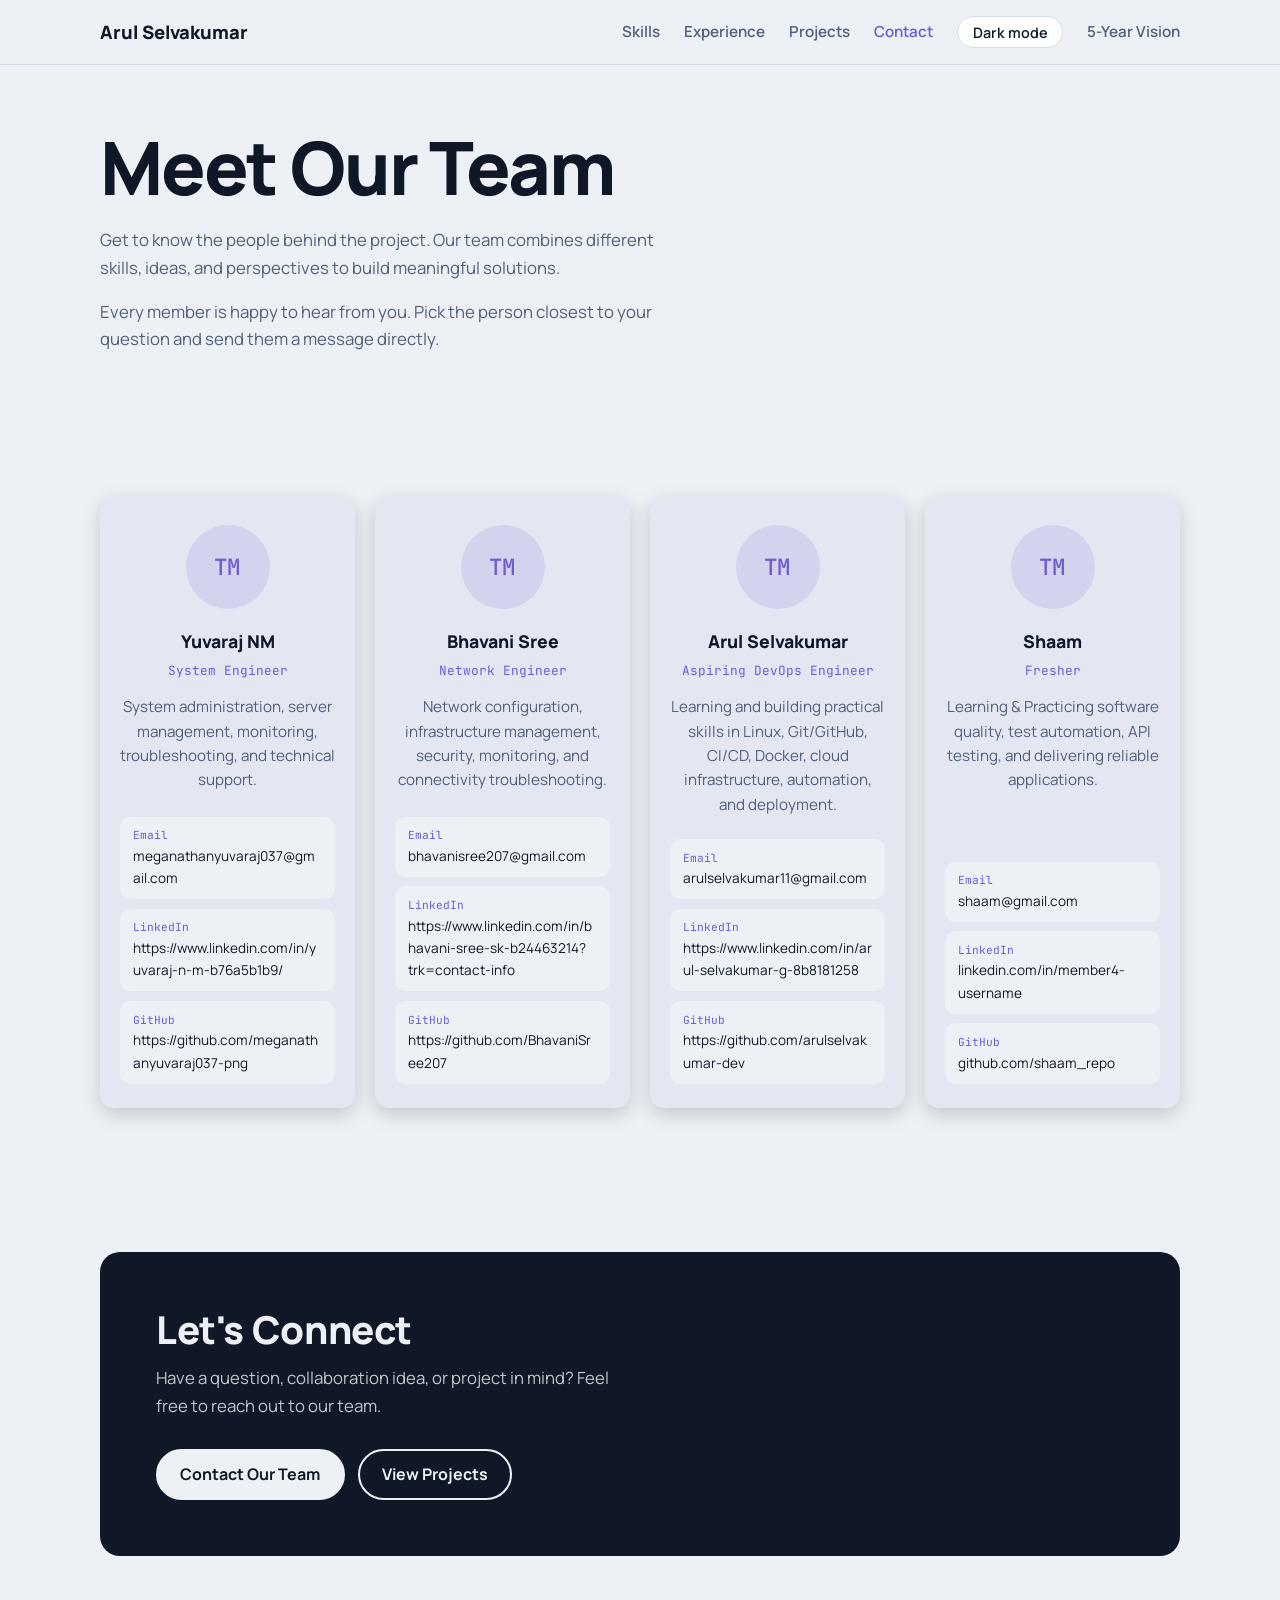
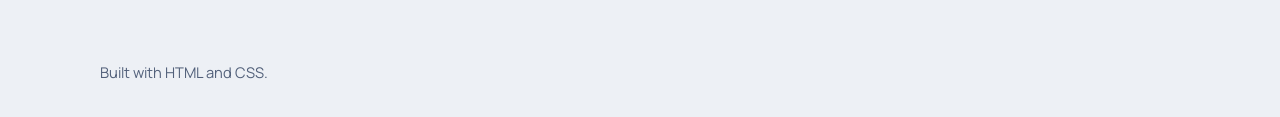
==== contact.html @ d798d0a0 "Adding a contact page" ====
<!DOCTYPE html>
<html lang="en">
<head>
  <meta charset="UTF-8" />
  <meta name="viewport" content="width=device-width, initial-scale=1" />
  <title>Meet Our Team | Arul Selvakumar</title>
  <meta name="description" content="Meet the people behind the project and get in touch with any team member." />

  <!-- Google Fonts: Manrope & JetBrains Mono (same as Home) -->
  <link rel="preconnect" href="https://fonts.googleapis.com" />
  <link rel="preconnect" href="https://fonts.gstatic.com" crossorigin />
  <link href="https://fonts.googleapis.com/css2?family=JetBrains+Mono:wght@400;500&family=Manrope:wght@400;500;600;800&display=swap" rel="stylesheet" />

  <!-- Shared site styles (header, .wrap, buttons, footer), then page-specific styles -->
  <link rel="stylesheet" href="style.css" />
  <link rel="stylesheet" href="contact.css" />
</head>

<body>
  <header>
    <div class="wrap bar">
      <a class="logo" href="index.html">Arul Selvakumar</a>
      <nav aria-label="Main navigation">
        <a class="hide-sm" href="skills.html">Skills</a>
        <a class="hide-sm" href="index.html#experience">Experience</a>
        <a class="hide-sm" href="index.html#projects">Projects</a>
        <a class="hide-sm" href="contact.html" aria-current="page">Contact</a>
        <!-- Theme toggle: works through the same shared theme.js used by index.html -->
        <button class="icon-btn" id="themeBtn" aria-label="Switch between light and dark theme">Dark mode</button>
        <a href="five-year-roadmap/five-year-roadmap.html">5-Year Vision</a>
      </nav>
    </div>
  </header>

  <main id="top">
    <!-- INTRO -->
    <section class="hero contact-hero">
      <div class="wrap">
        <h1>Meet Our Team</h1>
        <p class="lead">Get to know the people behind the project. Our team combines different skills, ideas, and perspectives to build meaningful solutions.</p>
        <p class="contact-hero__note">Every member is happy to hear from you. Pick the person closest to your question and send them a message directly.</p>
      </div>
    </section>

    <!-- TEAM CARDS
         To edit a member: change data-initials, name, role, bio and the Email / LinkedIn / GitHub rows. -->
    <section id="team" aria-labelledby="team-heading">
      <div class="wrap">
        <h2 class="sr-only" id="team-heading">Team members</h2>

        <div class="team-grid">
          <!-- ===== MEMBER 1: edit the 3 contact rows below (href = the link, text = what visitors see) ===== -->
          <article class="member">
            <div class="member__avatar" data-initials="TM" aria-hidden="true"></div>
            <h3 class="member__name">Yuvaraj NM</h3>
            <p class="member__role">System Engineer</p>
            <p class="member__bio">System administration, server management, monitoring, troubleshooting, and technical support.</p>
            <ul class="member__links" aria-label="Contact Team Member 1">
              <li>
                <a href="mailto:member1@example.com">
                  <span class="member__label">Email</span>
                  <span class="member__value">meganathanyuvaraj037@gmail.com</span>
                </a>
              </li>
              <li>
                <a href="https://www.linkedin.com/in/yuvaraj-n-m-b76a5b1b9/" target="_blank" rel="noopener" aria-label="Team Member 1 on LinkedIn (opens in a new tab)">
                  <span class="member__label">LinkedIn</span>
                  <span class="member__value">https://www.linkedin.com/in/yuvaraj-n-m-b76a5b1b9/</span>
                </a>
              </li>
              <li>
                 <a
  href=" https://github.com/meganathanyuvaraj037-png"
  target="_blank"
  rel="noopener noreferrer"
  class="member-contact"
>
  <span class="member__label">GitHub</span>
  <span class="member__value">
     https://github.com/meganathanyuvaraj037-png
  </span>
</a>
              </li>
            </ul>
          </article>

          <!-- ===== MEMBER 2: edit the 3 contact rows below (href = the link, text = what visitors see) ===== -->
          <article class="member">
            <div class="member__avatar" data-initials="TM" aria-hidden="true"></div>
            <h3 class="member__name">Bhavani Sree</h3>
            <p class="member__role">Network Engineer</p>
            <p class="member__bio">Network configuration, infrastructure management, security, monitoring, and connectivity troubleshooting.</p>
            <ul class="member__links" aria-label="Contact Team Member 2">
              <li>
                <a href="mailto:member2@example.com">
                  <span class="member__label">Email</span>
                  <span class="member__value">bhavanisree207@gmail.com</span>
                </a>
              </li>
              <li>
                <a href="https://www.linkedin.com/in/bhavani-sree-sk-b24463214?trk=contact-info" target="_blank" rel="noopener" aria-label="Team Member 1 on LinkedIn (opens in a new tab)">
                  <span class="member__label">LinkedIn</span>
                  <span class="member__value">https://www.linkedin.com/in/bhavani-sree-sk-b24463214?trk=contact-info</span>
                </a>
              </li>
              <li>
                <a
  href="https://github.com/BhavaniSree207"
  target="_blank"
  rel="noopener noreferrer"
  class="member-contact"
>
  <span class="member__label">GitHub</span>
  <span class="member__value">
    https://github.com/BhavaniSree207
  </span>
</a>
              </li>
            </ul>
          </article>

          <!-- ===== MEMBER 3: edit the 3 contact rows below (href = the link, text = what visitors see) ===== -->
          <article class="member">
            <div class="member__avatar" data-initials="TM" aria-hidden="true"></div>
            <h3 class="member__name">Arul Selvakumar</h3>
            <p class="member__role">Aspiring DevOps Engineer</p>
            <p class="member__bio">Learning and building practical skills in Linux, Git/GitHub, CI/CD, Docker, cloud infrastructure, automation, and deployment.</p>
            <ul class="member__links" aria-label="Contact Team Member 3">
              <li>
                <a
                   href="mailto:arulselvakumar11@gmail.com"
                   class="member-contact"
                  >
                  <span class="member__label">Email</span>
                  <span class="member__value">arulselvakumar11@gmail.com</span>
                </a>
              </li>
              <li>
                <a href="https://www.linkedin.com/in/arul-selvakumar-g-8b8181258" target="_blank" rel="noopener" aria-label="Team Member 1 on LinkedIn (opens in a new tab)">
                  <span class="member__label">LinkedIn</span>
                  <span class="member__value">https://www.linkedin.com/in/arul-selvakumar-g-8b8181258</span>
                </a>
              </li>
              <li>
                <a
  href="https://github.com/arulselvakumar-dev"
  target="_blank"
  rel="noopener noreferrer"
  class="member-contact"
>
  <span class="member__label">GitHub</span>
  <span class="member__value">
    https://github.com/arulselvakumar-dev
  </span>
</a>
              </li>
            </ul>
          </article>

          <!-- ===== MEMBER 4: edit the 3 contact rows below (href = the link, text = what visitors see) ===== -->
          <article class="member">
            <div class="member__avatar" data-initials="TM" aria-hidden="true"></div>
            <h3 class="member__name">Shaam</h3>
            <p class="member__role">Fresher</p>
            <p class="member__bio">Learning & Practicing software quality, test automation, API testing, and delivering reliable applications.</p>
            <ul class="member__links" aria-label="Contact Team Member 4">
              <li>
                <a href="mailto:member4@example.com">
                  <span class="member__label">Email</span>
                  <span class="member__value">shaam@gmail.com</span>
                </a>
              </li>
              <li>
                <a href="https://linkedin.com/in/member4-username" target="_blank" rel="noopener" aria-label="Team Member 4 on LinkedIn (opens in a new tab)">
                  <span class="member__label">LinkedIn</span>
                  <span class="member__value">linkedin.com/in/member4-username</span>
                </a>
              </li>
              <li>
                <a href="https://github.com/member4-username" target="_blank" rel="noopener" aria-label="Team Member 4 on GitHub (opens in a new tab)">
                  <span class="member__label">GitHub</span>
                  <span class="member__value">github.com/shaam_repo</span>
                </a>
              </li>
            </ul>
          </article>

        </div>
      </div>
    </section>

    <!-- LET'S CONNECT (reuses the Home page .contact-box) -->
    <section id="contact">
      <div class="wrap">
        <div class="contact-box">
          <h2>Let's Connect</h2>
          <p>Have a question, collaboration idea, or project in mind? Feel free to reach out to our team.</p>
          <div class="actions">
            <a class="btn primary" href="mailto:team@example.com">Contact Our Team</a>
            <a class="btn ghost" href="index.html#projects">View Projects</a>
          </div>
        </div>
      </div>
    </section>
  </main>

  <footer><div class="wrap">Built with HTML and CSS.</div></footer>

  <!-- Same shared theme script as index.html. Delete this line if you want the page to have no JavaScript at all (the theme button will then do nothing). -->
  <script src="theme.js"></script>
</body>
</html>
---- style.css ----
/* ---------- 1. Design tokens ---------- */
:root {
  --bg: #EDF0F5;
  --surface: #FFFFFF;
  --ink: #101828;
  --muted: #52607A;
  --line: #D3DAE6;
  --brand: #3B5BFF;
  --brand-light: #EEF2FF;
  --ok: #12A150;
  --warn: #E8A317;
  --bad: #D92D20;
  --log-bg: #0F172A;
  --log-ink: #D6E2F5;
  --radius: 14px;
  --sans: "Manrope", "Segoe UI", system-ui, sans-serif;
  --mono: "JetBrains Mono", ui-monospace, Consolas, monospace;
}
[data-theme="dark"] {
  --bg: #0B1120;
  --surface: #131C31;
  --ink: #E6ECF8;
  --muted: #96A3C0;
  --line: #25314F;
  --brand: #8AA0FF;
  --brand-light: #1E293B;
  --log-bg: #060B17;
}

/* ---------- 2. Base ---------- */
* { box-sizing: border-box; margin: 0; }
html { scroll-behavior: smooth; }
body { background: var(--bg); color: var(--ink); font-family: var(--sans); font-size: 1.05rem; line-height: 1.65; transition: background .3s, color .3s; }
a { color: inherit; }
:focus-visible { outline: 3px solid var(--brand); outline-offset: 3px; border-radius: 6px; }
.wrap { width: min(1080px, 100% - 2.5rem); margin-inline: auto; }
section { padding-block: 4.5rem; }
h2 { font-size: clamp(1.7rem, 4vw, 2.4rem); font-weight: 800; line-height: 1.15; margin-bottom: 2rem; letter-spacing: -0.01em; }
h3 { font-weight: 800; }

/* ---------- 3. Header ---------- */
header { position: sticky; top: 0; z-index: 10; background: color-mix(in srgb, var(--bg) 88%, transparent); backdrop-filter: blur(10px); border-bottom: 1px solid var(--line); }
.bar { display: flex; align-items: center; justify-content: space-between; height: 64px; }
.logo { font-weight: 800; text-decoration: none; font-size: 1.15rem; }
nav { display: flex; align-items: center; gap: 1.5rem; }
nav a { text-decoration: none; color: var(--muted); font-weight: 600; font-size: .95rem; }
nav a:hover, nav a.active { color: var(--ink); }
nav a.active { border-bottom: 2px solid var(--brand); padding-bottom: 2px; }
.icon-btn { border: 1px solid var(--line); background: var(--surface); color: var(--ink); border-radius: 999px; padding: .35rem .9rem; font: 600 .9rem var(--sans); cursor: pointer; }

/* ---------- 4. Hero ---------- */
.hero { padding-top: 4rem; }
.hero h1 { font-size: clamp(2.4rem, 6.5vw, 4.6rem); font-weight: 800; line-height: 1.04; letter-spacing: -0.03em; max-width: 16ch; }
.hero .lead { color: var(--muted); max-width: 56ch; margin-top: 1.3rem; }
.actions { display: flex; flex-wrap: wrap; gap: .8rem; margin-top: 1.8rem; }
.btn { display: inline-block; text-decoration: none; cursor: pointer; font: 700 1rem var(--sans); padding: .8rem 1.4rem; border-radius: 999px; border: 2px solid var(--ink); transition: transform .15s; }
.btn:hover { transform: translateY(-2px); }
.btn.primary { background: var(--brand); border-color: var(--brand); color: #fff; }
[data-theme="dark"] .btn.primary { color: #0B1120; }
.btn.ghost { background: transparent; color: var(--ink); }

/* ---------- 5. Pipeline runner ---------- */
.pipeline { margin-top: 3rem; background: var(--surface); border: 1px solid var(--line); border-radius: var(--radius); overflow: hidden; }
.pipe-head { display: flex; flex-wrap: wrap; gap: 1rem; align-items: center; justify-content: space-between; padding: 1rem 1.3rem; border-bottom: 1px solid var(--line); }
.pipe-head h3 { font-size: 1.05rem; }
.pipe-head p { color: var(--muted); font-size: .9rem; }
.pipe-controls { display: flex; align-items: center; gap: 1rem; flex-wrap: wrap; }
.pipe-controls label { display: flex; gap: .4rem; align-items: center; font-size: .92rem; color: var(--muted); cursor: pointer; }
.pipe-controls input { accent-color: var(--bad); width: 1rem; height: 1rem; }
.run { background: var(--ink); color: var(--bg); border: 0; border-radius: 999px; padding: .55rem 1.2rem; font: 700 .95rem var(--sans); cursor: pointer; }
.run:disabled { opacity: .5; cursor: wait; }

.stages { list-style: none; padding: 1.4rem 1.3rem; display: grid; grid-template-columns: repeat(5, 1fr); gap: .8rem; }
.stage { position: relative; padding: .9rem .9rem 1rem; border: 1.5px solid var(--line); border-radius: 10px; background: var(--bg); transition: border-color .25s, background .25s; }
.stage b { display: block; font-size: .98rem; }
.stage span { font-size: .85rem; color: var(--muted); }
.stage .dot { display: inline-block; width: 10px; height: 10px; border-radius: 50%; background: var(--line); margin-right: .45rem; }
.stage[data-state="running"] { border-color: var(--warn); }
.stage[data-state="running"] .dot { background: var(--warn); animation: pulse 1s infinite; }
.stage[data-state="success"] { border-color: var(--ok); }
.stage[data-state="success"] .dot { background: var(--ok); }
.stage[data-state="failed"] { border-color: var(--bad); background: color-mix(in srgb, var(--bad) 8%, var(--bg)); }
.stage[data-state="failed"] .dot { background: var(--bad); }
.stage[data-state="skipped"] { opacity: .5; }
@keyframes pulse { 50% { opacity: .3; } }

.log { background: var(--log-bg); color: var(--log-ink); font: 400 .85rem/1.7 var(--mono); padding: 1.1rem 1.3rem; height: 230px; overflow-y: auto; }
.log .t { color: #6B7A99; margin-right: .7rem; }
.log .ok { color: #4ADE80; } .log .err { color: #F87171; } .log .warn { color: #FBBF24; }
.log-empty { color: #6B7A99; }

/* ---------- 6. Skills (Home overview) ---------- */
.skills { display: grid; grid-template-columns: repeat(auto-fit, minmax(220px, 1fr)); gap: 1.2rem; }
.skill-group { background: var(--surface); border: 1px solid var(--line); border-radius: var(--radius); padding: 1.3rem; }
.skill-group h3 { font-size: 1.05rem; margin-bottom: .8rem; }
.skill-group ul { list-style: none; padding: 0; display: flex; flex-wrap: wrap; gap: .4rem; }
.skill-group li { font-size: .88rem; padding: .18rem .7rem; border: 1px solid var(--line); border-radius: 999px; background: var(--bg); }

/* ---------- 7. Detailed Skills Page Specific Styles ---------- */
.page-header { padding-top: 3.5rem; padding-bottom: 2rem; border-bottom: 1px solid var(--line); margin-bottom: 2.5rem; }
.page-header h1 { font-size: clamp(2.2rem, 5vw, 3.5rem); font-weight: 800; letter-spacing: -0.02em; }
.page-header p { color: var(--muted); max-width: 65ch; margin-top: 0.8rem; font-size: 1.1rem; }

.skills-stats { display: grid; grid-template-columns: repeat(auto-fit, minmax(180px, 1fr)); gap: 1.2rem; margin-block: 2rem; }
.stat-card { background: var(--surface); border: 1px solid var(--line); border-radius: var(--radius); padding: 1.2rem 1.4rem; text-align: left; }
.stat-card .num { font-size: 2.2rem; font-weight: 800; color: var(--brand); line-height: 1.1; }
.stat-card .label { font-size: .9rem; color: var(--muted); font-weight: 600; margin-top: .3rem; }

.controls-bar { display: flex; flex-wrap: wrap; gap: 1rem; align-items: center; justify-content: space-between; margin-bottom: 2.5rem; background: var(--surface); border: 1px solid var(--line); padding: 1rem 1.2rem; border-radius: var(--radius); }
.filter-tags { display: flex; flex-wrap: wrap; gap: .5rem; }
.filter-btn { border: 1px solid var(--line); background: var(--bg); color: var(--ink); border-radius: 999px; padding: .4rem 1rem; font: 600 .88rem var(--sans); cursor: pointer; transition: all .2s; }
.filter-btn:hover, .filter-btn.active { background: var(--ink); color: var(--bg); border-color: var(--ink); }

.search-box { display: flex; align-items: center; gap: .5rem; background: var(--bg); border: 1px solid var(--line); border-radius: 999px; padding: .4rem .9rem; width: min(300px, 100%); }
.search-box input { border: 0; background: transparent; color: var(--ink); font: inherit; font-size: .9rem; width: 100%; outline: none; }

.skills-grid-detailed { display: grid; grid-template-columns: repeat(auto-fit, minmax(320px, 1fr)); gap: 1.5rem; }
.detail-card { background: var(--surface); border: 1px solid var(--line); border-radius: var(--radius); padding: 1.6rem; display: flex; flex-direction: column; justify-content: space-between; transition: transform .2s, border-color .2s; }
.detail-card:hover { transform: translateY(-3px); border-color: var(--brand); }
.card-top { margin-bottom: 1.2rem; }
.card-meta { display: flex; align-items: center; justify-content: space-between; margin-bottom: .8rem; }
.cat-badge { font-size: .78rem; font-weight: 700; text-transform: uppercase; letter-spacing: .05em; padding: .2rem .65rem; border-radius: 6px; background: color-mix(in srgb, var(--brand) 12%, var(--surface)); color: var(--brand); }
.level-badge { font-size: .8rem; font-weight: 600; color: var(--muted); }
.detail-card h3 { font-size: 1.35rem; margin-bottom: .4rem; }
.detail-card p { color: var(--muted); font-size: .95rem; margin-bottom: 1.2rem; }

.prof-wrapper { margin-block: 1rem; }
.prof-header { display: flex; justify-content: space-between; font-size: .85rem; font-weight: 600; color: var(--muted); margin-bottom: .4rem; }
.prof-bar { height: 7px; background: var(--line); border-radius: 999px; overflow: hidden; }
.prof-fill { height: 100%; background: var(--brand); border-radius: 999px; transition: width 0.6s ease; }

.sub-tags { display: flex; flex-wrap: wrap; gap: .4rem; margin-top: 1rem; }
.sub-tag { font-size: .82rem; font-weight: 500; padding: .2rem .65rem; border-radius: 999px; background: var(--bg); border: 1px solid var(--line); }

.code-box { margin-top: 1.2rem; background: var(--log-bg); color: var(--log-ink); border-radius: 8px; padding: .8rem 1rem; font: 400 .8rem/1.5 var(--mono); overflow-x: auto; }
.code-box .comment { color: #6B7A99; }
.code-box .kw { color: #8AA0FF; font-weight: 600; }
.code-box .str { color: #4ADE80; }

/* ---------- 8. Experience timeline ---------- */
.timeline { border-left: 2px solid var(--line); margin-left: .5rem; padding-left: 1.8rem; display: grid; gap: 2.2rem; }
.job { position: relative; }
.job::before { content: ""; position: absolute; left: calc(-1.8rem - 7px); top: .5rem; width: 12px; height: 12px; border-radius: 50%; background: var(--brand); border: 3px solid var(--bg); box-sizing: content-box; }
.job h3 { font-size: 1.2rem; }
.job .when { color: var(--muted); font-size: .92rem; }
.job ul { margin: .6rem 0 0 1.1rem; color: var(--muted); }
.job li { margin-bottom: .25rem; max-width: 62ch; }

/* ---------- 9. Case studies ---------- */
.case { display: grid; grid-template-columns: 1fr 1fr; gap: 1.5rem 3rem; padding: 1.8rem 0; border-top: 1px solid var(--line); }
.case:last-child { border-bottom: 1px solid var(--line); }
.case h3 { font-size: 1.4rem; margin-bottom: .4rem; }
.case p { color: var(--muted); }
.case dl { display: grid; gap: .8rem; }
.case dt { font-weight: 800; font-size: .95rem; }
.case dd { margin: 0; color: var(--muted); }
.tags { display: flex; flex-wrap: wrap; gap: .4rem; margin-top: .9rem; }
.tag { font-size: .82rem; padding: .12rem .65rem; border-radius: 999px; background: var(--surface); border: 1px solid var(--line); }

/* ---------- Detailed Projects Page ---------- */

.project-detail {
  display: grid;
  grid-template-columns: 70px 1fr;
  gap: 1.5rem;
  padding: 2.5rem 0;
  border-top: 1px solid var(--line);
}

.project-detail:last-of-type {
  border-bottom: 1px solid var(--line);
}

.project-number {
  font: 500 1rem var(--mono);
  color: var(--brand);
  padding-top: .4rem;
}

.project-content h2 {
  font-size: clamp(1.7rem, 4vw, 2.4rem);
  margin-bottom: .7rem;
}

.project-summary {
  color: var(--muted);
  max-width: 65ch;
}

.project-sections {
  display: grid;
  grid-template-columns: repeat(3, 1fr);
  gap: 2rem;
  margin-top: 2rem;
}

.project-sections h3 {
  font-size: .95rem;
  margin-bottom: .35rem;
}

.project-sections p {
  color: var(--muted);
  font-size: .95rem;
}

.project-back {
  margin-top: 2rem;
}

/* ---------- 10. Certifications and contact ---------- */
.certs { display: grid; grid-template-columns: repeat(auto-fit, minmax(240px, 1fr)); gap: 1rem; }
.cert { background: var(--surface); border: 1px solid var(--line); border-radius: var(--radius); padding: 1.1rem 1.3rem; }
.cert small { color: var(--muted); }
.contact-box { background: var(--ink); color: var(--bg); border-radius: 20px; padding: clamp(1.8rem, 5vw, 3.5rem); }
.contact-box h2 { margin-bottom: .8rem; }
.contact-box p { opacity: .8; max-width: 48ch; }
.contact-box .actions .btn { border-color: var(--bg); }
.contact-box .btn.primary { background: var(--bg); color: var(--ink); }
.contact-box .btn.ghost { color: var(--bg); }
footer { padding: 2rem 0; color: var(--muted); font-size: .92rem; }

.toast { position: fixed; bottom: 1.5rem; left: 50%; transform: translate(-50%, 150%); background: var(--ink); color: var(--bg); padding: .8rem 1.3rem; border-radius: 999px; transition: transform .3s; z-index: 20; }
.toast.show { transform: translate(-50%, 0); }

/* ---------- 11. Responsive ---------- */
@media (max-width: 860px) { .stages { grid-template-columns: 1fr 1fr; } .case { grid-template-columns: 1fr; gap: 1rem; } .controls-bar { flex-direction: column; align-items: stretch; } }
@media (max-width: 640px) { nav a.hide-sm { display: none; } section { padding-block: 3.2rem; } .stages { grid-template-columns: 1fr; } .skills-grid-detailed { grid-template-columns: 1fr; } }
@media (prefers-reduced-motion: reduce) { * { animation: none !important; transition: none !important; } html { scroll-behavior: auto; } }
---- contact.css ----
/* contact.css
   Loaded AFTER style.css. Header, .wrap, .hero, .btn, .contact-box and footer come from style.css.
   This file only adds what is specific to the Contact page, using the same CSS variables as Home
   (--bg, --panel, --text, --muted, --border, --accent). Fallbacks are only used if a variable is missing. */

/* Visually hidden text for screen readers (keeps a proper h1 > h2 > h3 outline) */
.sr-only {
  position: absolute;
  width: 1px;
  height: 1px;
  margin: -1px;
  padding: 0;
  overflow: hidden;
  clip: rect(0, 0, 0, 0);
  white-space: nowrap;
  border: 0;
}

/* Current page in the header */
nav a[aria-current="page"] {
  color: var(--accent, #6d5bd0);
  font-weight: 600;
}

/* Intro */
.contact-hero__note {
  max-width: 62ch;
  margin-top: 1rem;
  color: var(--muted);
}

/* Team grid: 4 columns desktop, 2 tablet, 1 mobile */
.team-grid {
  display: grid;
  grid-template-columns: repeat(4, minmax(0, 1fr));
  gap: 1.25rem;
}

.member {
  display: flex;
  flex-direction: column;
  align-items: center;
  justify-content: flex-start;
  min-width: 0;
  padding: 1.75rem 1.25rem 1.5rem;
  text-align: center;
  /* Visible card: a slightly lifted surface with its own border and soft shadow */
  background: color-mix(in srgb, var(--accent, #6d5bd0) 7%, var(--bg));
  border: 1px solid color-mix(in srgb, var(--accent, #6d5bd0) 28%, var(--border));
  border-radius: 14px;
  box-shadow: 0 6px 20px rgba(0, 0, 0, 0.18);
  transition: border-color 0.2s ease, transform 0.2s ease;
}

.member:hover,
.member:focus-within {
  border-color: var(--accent, #6d5bd0);
  transform: translateY(-2px);
}

/* Circular avatar. Change the initials in the HTML with data-initials="AB" */
.member__avatar {
  display: grid;
  place-items: center;
  flex: none;
  width: 84px;
  height: 84px;
  margin-bottom: 1.1rem;
  border-radius: 50%;
  border: 1px solid var(--border);
  background: color-mix(in srgb, var(--accent, #6d5bd0) 14%, transparent);
  color: var(--accent, #6d5bd0);
}

.member__avatar::before {
  content: attr(data-initials);
  font-family: "JetBrains Mono", monospace;
  font-size: 1.4rem;
  font-weight: 500;
  letter-spacing: 0.04em;
}

.member__name {
  margin: 0;
  font-size: 1.1rem;
  color: var(--text);
}

.member__role {
  margin: 0.25rem 0 0.9rem;
  font-family: "JetBrains Mono", monospace;
  font-size: 0.8rem;
  color: var(--accent, #6d5bd0);
}

.member__bio {
  margin: 0 0 1.4rem;
  font-size: 0.95rem;
  line-height: 1.6;
  color: var(--muted);
}

/* Email / LinkedIn / GitHub rows: pinned to the bottom so every card lines up */
.member__links {
  display: flex;
  flex-direction: column;
  gap: 0.6rem;
  width: 100%;
  margin: auto 0 0;
  padding: 0;
  list-style: none;
}

.member__links a {
  display: block;
  padding: 0.6rem 0.8rem;
  text-align: left;
  text-decoration: none;
  border: 1px solid var(--border);
  border-radius: 10px;
  background: var(--bg);
  color: var(--text);
  transition: border-color 0.2s ease;
}

.member__links a:hover {
  border-color: var(--accent, #6d5bd0);
}

.member__label {
  display: block;
  font-family: "JetBrains Mono", monospace;
  font-size: 0.7rem;
  color: var(--accent, #6d5bd0);
}

.member__value {
  display: block;
  font-size: 0.85rem;
  overflow-wrap: anywhere;
}

/* Keyboard focus */
.member__links a:focus-visible,
nav a:focus-visible {
  outline: 2px solid var(--accent, #6d5bd0);
  outline-offset: 3px;
}

/* Tablet: 2 per row */
@media (max-width: 1024px) {
  .team-grid {
    grid-template-columns: repeat(2, minmax(0, 1fr));
  }
}

/* Mobile: 1 per row */
@media (max-width: 600px) {
  .team-grid {
    grid-template-columns: minmax(0, 1fr);
  }

  .member {
    padding: 1.5rem 1.1rem 1.25rem;
  }
}

@media (prefers-reduced-motion: reduce) {
  .member {
    transition: none;
  }

  .member:hover,
  .member:focus-within {
    transform: none;
  }
}
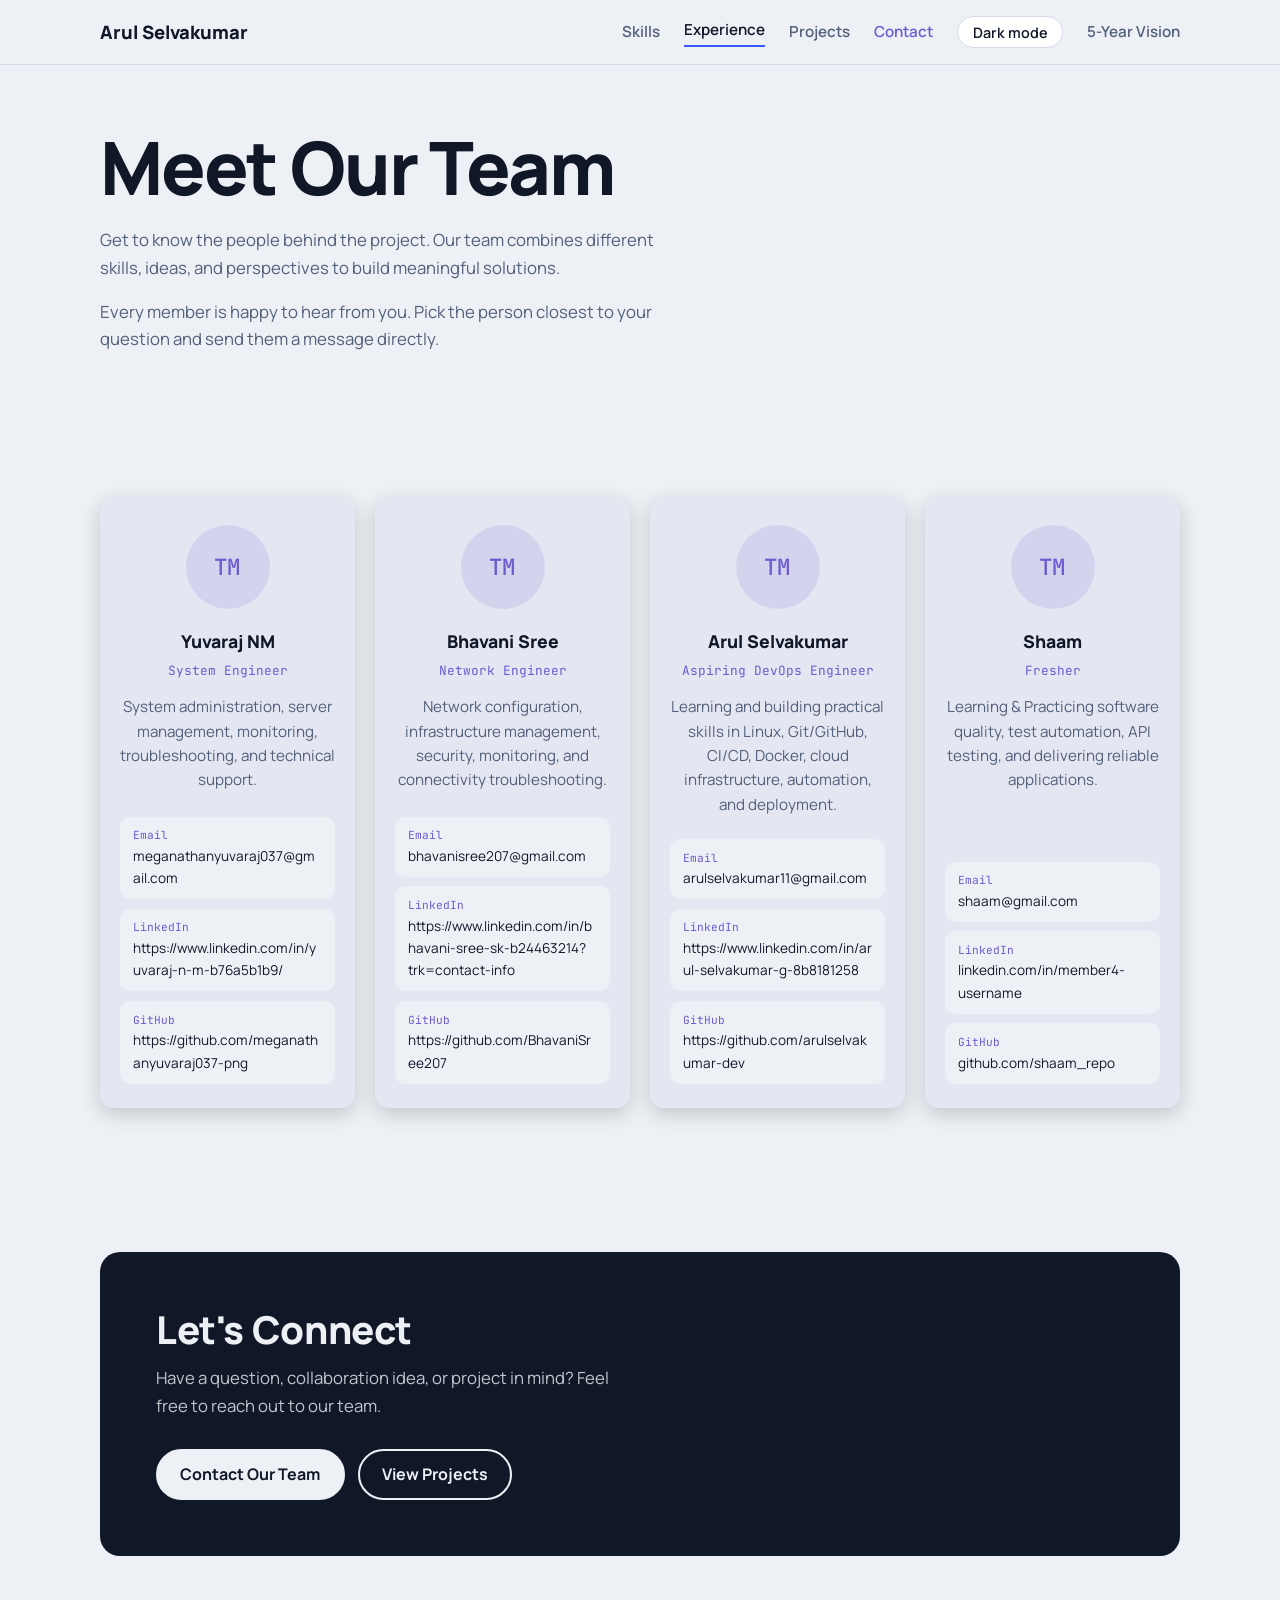
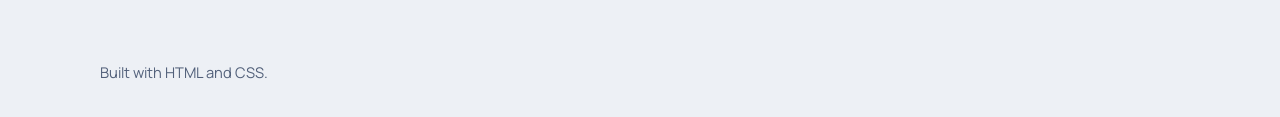
==== commit 35e7a119: "adding experience.html page to exisiting project" ====
--- a/contact.html
+++ b/contact.html
@@ -1,212 +1,300 @@
 <!DOCTYPE html>
 <html lang="en">
-<head>
-  <meta charset="UTF-8" />
-  <meta name="viewport" content="width=device-width, initial-scale=1" />
-  <title>Meet Our Team | Arul Selvakumar</title>
-  <meta name="description" content="Meet the people behind the project and get in touch with any team member." />
-
-  <!-- Google Fonts: Manrope & JetBrains Mono (same as Home) -->
-  <link rel="preconnect" href="https://fonts.googleapis.com" />
-  <link rel="preconnect" href="https://fonts.gstatic.com" crossorigin />
-  <link href="https://fonts.googleapis.com/css2?family=JetBrains+Mono:wght@400;500&family=Manrope:wght@400;500;600;800&display=swap" rel="stylesheet" />
-
-  <!-- Shared site styles (header, .wrap, buttons, footer), then page-specific styles -->
-  <link rel="stylesheet" href="style.css" />
-  <link rel="stylesheet" href="contact.css" />
-</head>
-
-<body>
-  <header>
-    <div class="wrap bar">
-      <a class="logo" href="index.html">Arul Selvakumar</a>
-      <nav aria-label="Main navigation">
-        <a class="hide-sm" href="skills.html">Skills</a>
-        <a class="hide-sm" href="index.html#experience">Experience</a>
-        <a class="hide-sm" href="index.html#projects">Projects</a>
-        <a class="hide-sm" href="contact.html" aria-current="page">Contact</a>
-        <!-- Theme toggle: works through the same shared theme.js used by index.html -->
-        <button class="icon-btn" id="themeBtn" aria-label="Switch between light and dark theme">Dark mode</button>
-        <a href="five-year-roadmap/five-year-roadmap.html">5-Year Vision</a>
-      </nav>
-    </div>
-  </header>
-
-  <main id="top">
-    <!-- INTRO -->
-    <section class="hero contact-hero">
-      <div class="wrap">
-        <h1>Meet Our Team</h1>
-        <p class="lead">Get to know the people behind the project. Our team combines different skills, ideas, and perspectives to build meaningful solutions.</p>
-        <p class="contact-hero__note">Every member is happy to hear from you. Pick the person closest to your question and send them a message directly.</p>
+  <head>
+    <meta charset="UTF-8" />
+    <meta name="viewport" content="width=device-width, initial-scale=1" />
+    <title>Meet Our Team | Arul Selvakumar</title>
+    <meta
+      name="description"
+      content="Meet the people behind the project and get in touch with any team member."
+    />
+
+    <!-- Google Fonts: Manrope & JetBrains Mono (same as Home) -->
+    <link rel="preconnect" href="https://fonts.googleapis.com" />
+    <link rel="preconnect" href="https://fonts.gstatic.com" crossorigin />
+    <link
+      href="https://fonts.googleapis.com/css2?family=JetBrains+Mono:wght@400;500&family=Manrope:wght@400;500;600;800&display=swap"
+      rel="stylesheet"
+    />
+
+    <!-- Shared site styles (header, .wrap, buttons, footer), then page-specific styles -->
+    <link rel="stylesheet" href="style.css" />
+    <link rel="stylesheet" href="contact.css" />
+  </head>
+
+  <body>
+    <header>
+      <div class="wrap bar">
+        <a class="logo" href="index.html">Arul Selvakumar</a>
+        <nav aria-label="Main navigation">
+          <a class="hide-sm" href="skills.html">Skills</a>
+          <a class="hide-sm active" href="experience.html">Experience</a>
+          <a class="hide-sm" href="index.html#projects">Projects</a>
+          <a class="hide-sm" href="contact.html" aria-current="page">Contact</a>
+          <!-- Theme toggle: works through the same shared theme.js used by index.html -->
+          <button
+            class="icon-btn"
+            id="themeBtn"
+            aria-label="Switch between light and dark theme"
+          >
+            Dark mode
+          </button>
+          <a href="five-year-roadmap/five-year-roadmap.html">5-Year Vision</a>
+        </nav>
       </div>
-    </section>
-
-    <!-- TEAM CARDS
+    </header>
+
+    <main id="top">
+      <!-- INTRO -->
+      <section class="hero contact-hero">
+        <div class="wrap">
+          <h1>Meet Our Team</h1>
+          <p class="lead">
+            Get to know the people behind the project. Our team combines
+            different skills, ideas, and perspectives to build meaningful
+            solutions.
+          </p>
+          <p class="contact-hero__note">
+            Every member is happy to hear from you. Pick the person closest to
+            your question and send them a message directly.
+          </p>
+        </div>
+      </section>
+
+      <!-- TEAM CARDS
          To edit a member: change data-initials, name, role, bio and the Email / LinkedIn / GitHub rows. -->
-    <section id="team" aria-labelledby="team-heading">
-      <div class="wrap">
-        <h2 class="sr-only" id="team-heading">Team members</h2>
-
-        <div class="team-grid">
-          <!-- ===== MEMBER 1: edit the 3 contact rows below (href = the link, text = what visitors see) ===== -->
-          <article class="member">
-            <div class="member__avatar" data-initials="TM" aria-hidden="true"></div>
-            <h3 class="member__name">Yuvaraj NM</h3>
-            <p class="member__role">System Engineer</p>
-            <p class="member__bio">System administration, server management, monitoring, troubleshooting, and technical support.</p>
-            <ul class="member__links" aria-label="Contact Team Member 1">
-              <li>
-                <a href="mailto:member1@example.com">
-                  <span class="member__label">Email</span>
-                  <span class="member__value">meganathanyuvaraj037@gmail.com</span>
-                </a>
-              </li>
-              <li>
-                <a href="https://www.linkedin.com/in/yuvaraj-n-m-b76a5b1b9/" target="_blank" rel="noopener" aria-label="Team Member 1 on LinkedIn (opens in a new tab)">
-                  <span class="member__label">LinkedIn</span>
-                  <span class="member__value">https://www.linkedin.com/in/yuvaraj-n-m-b76a5b1b9/</span>
-                </a>
-              </li>
-              <li>
-                 <a
-  href=" https://github.com/meganathanyuvaraj037-png"
-  target="_blank"
-  rel="noopener noreferrer"
-  class="member-contact"
->
-  <span class="member__label">GitHub</span>
-  <span class="member__value">
-     https://github.com/meganathanyuvaraj037-png
-  </span>
-</a>
-              </li>
-            </ul>
-          </article>
-
-          <!-- ===== MEMBER 2: edit the 3 contact rows below (href = the link, text = what visitors see) ===== -->
-          <article class="member">
-            <div class="member__avatar" data-initials="TM" aria-hidden="true"></div>
-            <h3 class="member__name">Bhavani Sree</h3>
-            <p class="member__role">Network Engineer</p>
-            <p class="member__bio">Network configuration, infrastructure management, security, monitoring, and connectivity troubleshooting.</p>
-            <ul class="member__links" aria-label="Contact Team Member 2">
-              <li>
-                <a href="mailto:member2@example.com">
-                  <span class="member__label">Email</span>
-                  <span class="member__value">bhavanisree207@gmail.com</span>
-                </a>
-              </li>
-              <li>
-                <a href="https://www.linkedin.com/in/bhavani-sree-sk-b24463214?trk=contact-info" target="_blank" rel="noopener" aria-label="Team Member 1 on LinkedIn (opens in a new tab)">
-                  <span class="member__label">LinkedIn</span>
-                  <span class="member__value">https://www.linkedin.com/in/bhavani-sree-sk-b24463214?trk=contact-info</span>
-                </a>
-              </li>
-              <li>
-                <a
-  href="https://github.com/BhavaniSree207"
-  target="_blank"
-  rel="noopener noreferrer"
-  class="member-contact"
->
-  <span class="member__label">GitHub</span>
-  <span class="member__value">
-    https://github.com/BhavaniSree207
-  </span>
-</a>
-              </li>
-            </ul>
-          </article>
-
-          <!-- ===== MEMBER 3: edit the 3 contact rows below (href = the link, text = what visitors see) ===== -->
-          <article class="member">
-            <div class="member__avatar" data-initials="TM" aria-hidden="true"></div>
-            <h3 class="member__name">Arul Selvakumar</h3>
-            <p class="member__role">Aspiring DevOps Engineer</p>
-            <p class="member__bio">Learning and building practical skills in Linux, Git/GitHub, CI/CD, Docker, cloud infrastructure, automation, and deployment.</p>
-            <ul class="member__links" aria-label="Contact Team Member 3">
-              <li>
-                <a
-                   href="mailto:arulselvakumar11@gmail.com"
-                   class="member-contact"
-                  >
-                  <span class="member__label">Email</span>
-                  <span class="member__value">arulselvakumar11@gmail.com</span>
-                </a>
-              </li>
-              <li>
-                <a href="https://www.linkedin.com/in/arul-selvakumar-g-8b8181258" target="_blank" rel="noopener" aria-label="Team Member 1 on LinkedIn (opens in a new tab)">
-                  <span class="member__label">LinkedIn</span>
-                  <span class="member__value">https://www.linkedin.com/in/arul-selvakumar-g-8b8181258</span>
-                </a>
-              </li>
-              <li>
-                <a
-  href="https://github.com/arulselvakumar-dev"
-  target="_blank"
-  rel="noopener noreferrer"
-  class="member-contact"
->
-  <span class="member__label">GitHub</span>
-  <span class="member__value">
-    https://github.com/arulselvakumar-dev
-  </span>
-</a>
-              </li>
-            </ul>
-          </article>
-
-          <!-- ===== MEMBER 4: edit the 3 contact rows below (href = the link, text = what visitors see) ===== -->
-          <article class="member">
-            <div class="member__avatar" data-initials="TM" aria-hidden="true"></div>
-            <h3 class="member__name">Shaam</h3>
-            <p class="member__role">Fresher</p>
-            <p class="member__bio">Learning & Practicing software quality, test automation, API testing, and delivering reliable applications.</p>
-            <ul class="member__links" aria-label="Contact Team Member 4">
-              <li>
-                <a href="mailto:member4@example.com">
-                  <span class="member__label">Email</span>
-                  <span class="member__value">shaam@gmail.com</span>
-                </a>
-              </li>
-              <li>
-                <a href="https://linkedin.com/in/member4-username" target="_blank" rel="noopener" aria-label="Team Member 4 on LinkedIn (opens in a new tab)">
-                  <span class="member__label">LinkedIn</span>
-                  <span class="member__value">linkedin.com/in/member4-username</span>
-                </a>
-              </li>
-              <li>
-                <a href="https://github.com/member4-username" target="_blank" rel="noopener" aria-label="Team Member 4 on GitHub (opens in a new tab)">
-                  <span class="member__label">GitHub</span>
-                  <span class="member__value">github.com/shaam_repo</span>
-                </a>
-              </li>
-            </ul>
-          </article>
-
-        </div>
-      </div>
-    </section>
-
-    <!-- LET'S CONNECT (reuses the Home page .contact-box) -->
-    <section id="contact">
-      <div class="wrap">
-        <div class="contact-box">
-          <h2>Let's Connect</h2>
-          <p>Have a question, collaboration idea, or project in mind? Feel free to reach out to our team.</p>
-          <div class="actions">
-            <a class="btn primary" href="mailto:team@example.com">Contact Our Team</a>
-            <a class="btn ghost" href="index.html#projects">View Projects</a>
+      <section id="team" aria-labelledby="team-heading">
+        <div class="wrap">
+          <h2 class="sr-only" id="team-heading">Team members</h2>
+
+          <div class="team-grid">
+            <!-- ===== MEMBER 1: edit the 3 contact rows below (href = the link, text = what visitors see) ===== -->
+            <article class="member">
+              <div
+                class="member__avatar"
+                data-initials="TM"
+                aria-hidden="true"
+              ></div>
+              <h3 class="member__name">Yuvaraj NM</h3>
+              <p class="member__role">System Engineer</p>
+              <p class="member__bio">
+                System administration, server management, monitoring,
+                troubleshooting, and technical support.
+              </p>
+              <ul class="member__links" aria-label="Contact Team Member 1">
+                <li>
+                  <a href="mailto:member1@example.com">
+                    <span class="member__label">Email</span>
+                    <span class="member__value"
+                      >meganathanyuvaraj037@gmail.com</span
+                    >
+                  </a>
+                </li>
+                <li>
+                  <a
+                    href="https://www.linkedin.com/in/yuvaraj-n-m-b76a5b1b9/"
+                    target="_blank"
+                    rel="noopener"
+                    aria-label="Team Member 1 on LinkedIn (opens in a new tab)"
+                  >
+                    <span class="member__label">LinkedIn</span>
+                    <span class="member__value"
+                      >https://www.linkedin.com/in/yuvaraj-n-m-b76a5b1b9/</span
+                    >
+                  </a>
+                </li>
+                <li>
+                  <a
+                    href=" https://github.com/meganathanyuvaraj037-png"
+                    target="_blank"
+                    rel="noopener noreferrer"
+                    class="member-contact"
+                  >
+                    <span class="member__label">GitHub</span>
+                    <span class="member__value">
+                      https://github.com/meganathanyuvaraj037-png
+                    </span>
+                  </a>
+                </li>
+              </ul>
+            </article>
+
+            <!-- ===== MEMBER 2: edit the 3 contact rows below (href = the link, text = what visitors see) ===== -->
+            <article class="member">
+              <div
+                class="member__avatar"
+                data-initials="TM"
+                aria-hidden="true"
+              ></div>
+              <h3 class="member__name">Bhavani Sree</h3>
+              <p class="member__role">Network Engineer</p>
+              <p class="member__bio">
+                Network configuration, infrastructure management, security,
+                monitoring, and connectivity troubleshooting.
+              </p>
+              <ul class="member__links" aria-label="Contact Team Member 2">
+                <li>
+                  <a href="mailto:member2@example.com">
+                    <span class="member__label">Email</span>
+                    <span class="member__value">bhavanisree207@gmail.com</span>
+                  </a>
+                </li>
+                <li>
+                  <a
+                    href="https://www.linkedin.com/in/bhavani-sree-sk-b24463214?trk=contact-info"
+                    target="_blank"
+                    rel="noopener"
+                    aria-label="Team Member 1 on LinkedIn (opens in a new tab)"
+                  >
+                    <span class="member__label">LinkedIn</span>
+                    <span class="member__value"
+                      >https://www.linkedin.com/in/bhavani-sree-sk-b24463214?trk=contact-info</span
+                    >
+                  </a>
+                </li>
+                <li>
+                  <a
+                    href="https://github.com/BhavaniSree207"
+                    target="_blank"
+                    rel="noopener noreferrer"
+                    class="member-contact"
+                  >
+                    <span class="member__label">GitHub</span>
+                    <span class="member__value">
+                      https://github.com/BhavaniSree207
+                    </span>
+                  </a>
+                </li>
+              </ul>
+            </article>
+
+            <!-- ===== MEMBER 3: edit the 3 contact rows below (href = the link, text = what visitors see) ===== -->
+            <article class="member">
+              <div
+                class="member__avatar"
+                data-initials="TM"
+                aria-hidden="true"
+              ></div>
+              <h3 class="member__name">Arul Selvakumar</h3>
+              <p class="member__role">Aspiring DevOps Engineer</p>
+              <p class="member__bio">
+                Learning and building practical skills in Linux, Git/GitHub,
+                CI/CD, Docker, cloud infrastructure, automation, and deployment.
+              </p>
+              <ul class="member__links" aria-label="Contact Team Member 3">
+                <li>
+                  <a
+                    href="mailto:arulselvakumar11@gmail.com"
+                    class="member-contact"
+                  >
+                    <span class="member__label">Email</span>
+                    <span class="member__value"
+                      >arulselvakumar11@gmail.com</span
+                    >
+                  </a>
+                </li>
+                <li>
+                  <a
+                    href="https://www.linkedin.com/in/arul-selvakumar-g-8b8181258"
+                    target="_blank"
+                    rel="noopener"
+                    aria-label="Team Member 1 on LinkedIn (opens in a new tab)"
+                  >
+                    <span class="member__label">LinkedIn</span>
+                    <span class="member__value"
+                      >https://www.linkedin.com/in/arul-selvakumar-g-8b8181258</span
+                    >
+                  </a>
+                </li>
+                <li>
+                  <a
+                    href="https://github.com/arulselvakumar-dev"
+                    target="_blank"
+                    rel="noopener noreferrer"
+                    class="member-contact"
+                  >
+                    <span class="member__label">GitHub</span>
+                    <span class="member__value">
+                      https://github.com/arulselvakumar-dev
+                    </span>
+                  </a>
+                </li>
+              </ul>
+            </article>
+
+            <!-- ===== MEMBER 4: edit the 3 contact rows below (href = the link, text = what visitors see) ===== -->
+            <article class="member">
+              <div
+                class="member__avatar"
+                data-initials="TM"
+                aria-hidden="true"
+              ></div>
+              <h3 class="member__name">Shaam</h3>
+              <p class="member__role">Fresher</p>
+              <p class="member__bio">
+                Learning & Practicing software quality, test automation, API
+                testing, and delivering reliable applications.
+              </p>
+              <ul class="member__links" aria-label="Contact Team Member 4">
+                <li>
+                  <a href="mailto:member4@example.com">
+                    <span class="member__label">Email</span>
+                    <span class="member__value">shaam@gmail.com</span>
+                  </a>
+                </li>
+                <li>
+                  <a
+                    href="https://linkedin.com/in/member4-username"
+                    target="_blank"
+                    rel="noopener"
+                    aria-label="Team Member 4 on LinkedIn (opens in a new tab)"
+                  >
+                    <span class="member__label">LinkedIn</span>
+                    <span class="member__value"
+                      >linkedin.com/in/member4-username</span
+                    >
+                  </a>
+                </li>
+                <li>
+                  <a
+                    href="https://github.com/member4-username"
+                    target="_blank"
+                    rel="noopener"
+                    aria-label="Team Member 4 on GitHub (opens in a new tab)"
+                  >
+                    <span class="member__label">GitHub</span>
+                    <span class="member__value">github.com/shaam_repo</span>
+                  </a>
+                </li>
+              </ul>
+            </article>
           </div>
         </div>
-      </div>
-    </section>
-  </main>
-
-  <footer><div class="wrap">Built with HTML and CSS.</div></footer>
-
-  <!-- Same shared theme script as index.html. Delete this line if you want the page to have no JavaScript at all (the theme button will then do nothing). -->
-  <script src="theme.js"></script>
-</body>
+      </section>
+
+      <!-- LET'S CONNECT (reuses the Home page .contact-box) -->
+      <section id="contact">
+        <div class="wrap">
+          <div class="contact-box">
+            <h2>Let's Connect</h2>
+            <p>
+              Have a question, collaboration idea, or project in mind? Feel free
+              to reach out to our team.
+            </p>
+            <div class="actions">
+              <a class="btn primary" href="mailto:team@example.com"
+                >Contact Our Team</a
+              >
+              <a class="btn ghost" href="index.html#projects">View Projects</a>
+            </div>
+          </div>
+        </div>
+      </section>
+    </main>
+
+    <footer><div class="wrap">Built with HTML and CSS.</div></footer>
+
+    <!-- Same shared theme script as index.html. Delete this line if you want the page to have no JavaScript at all (the theme button will then do nothing). -->
+    <script src="theme.js"></script>
+  </body>
 </html>
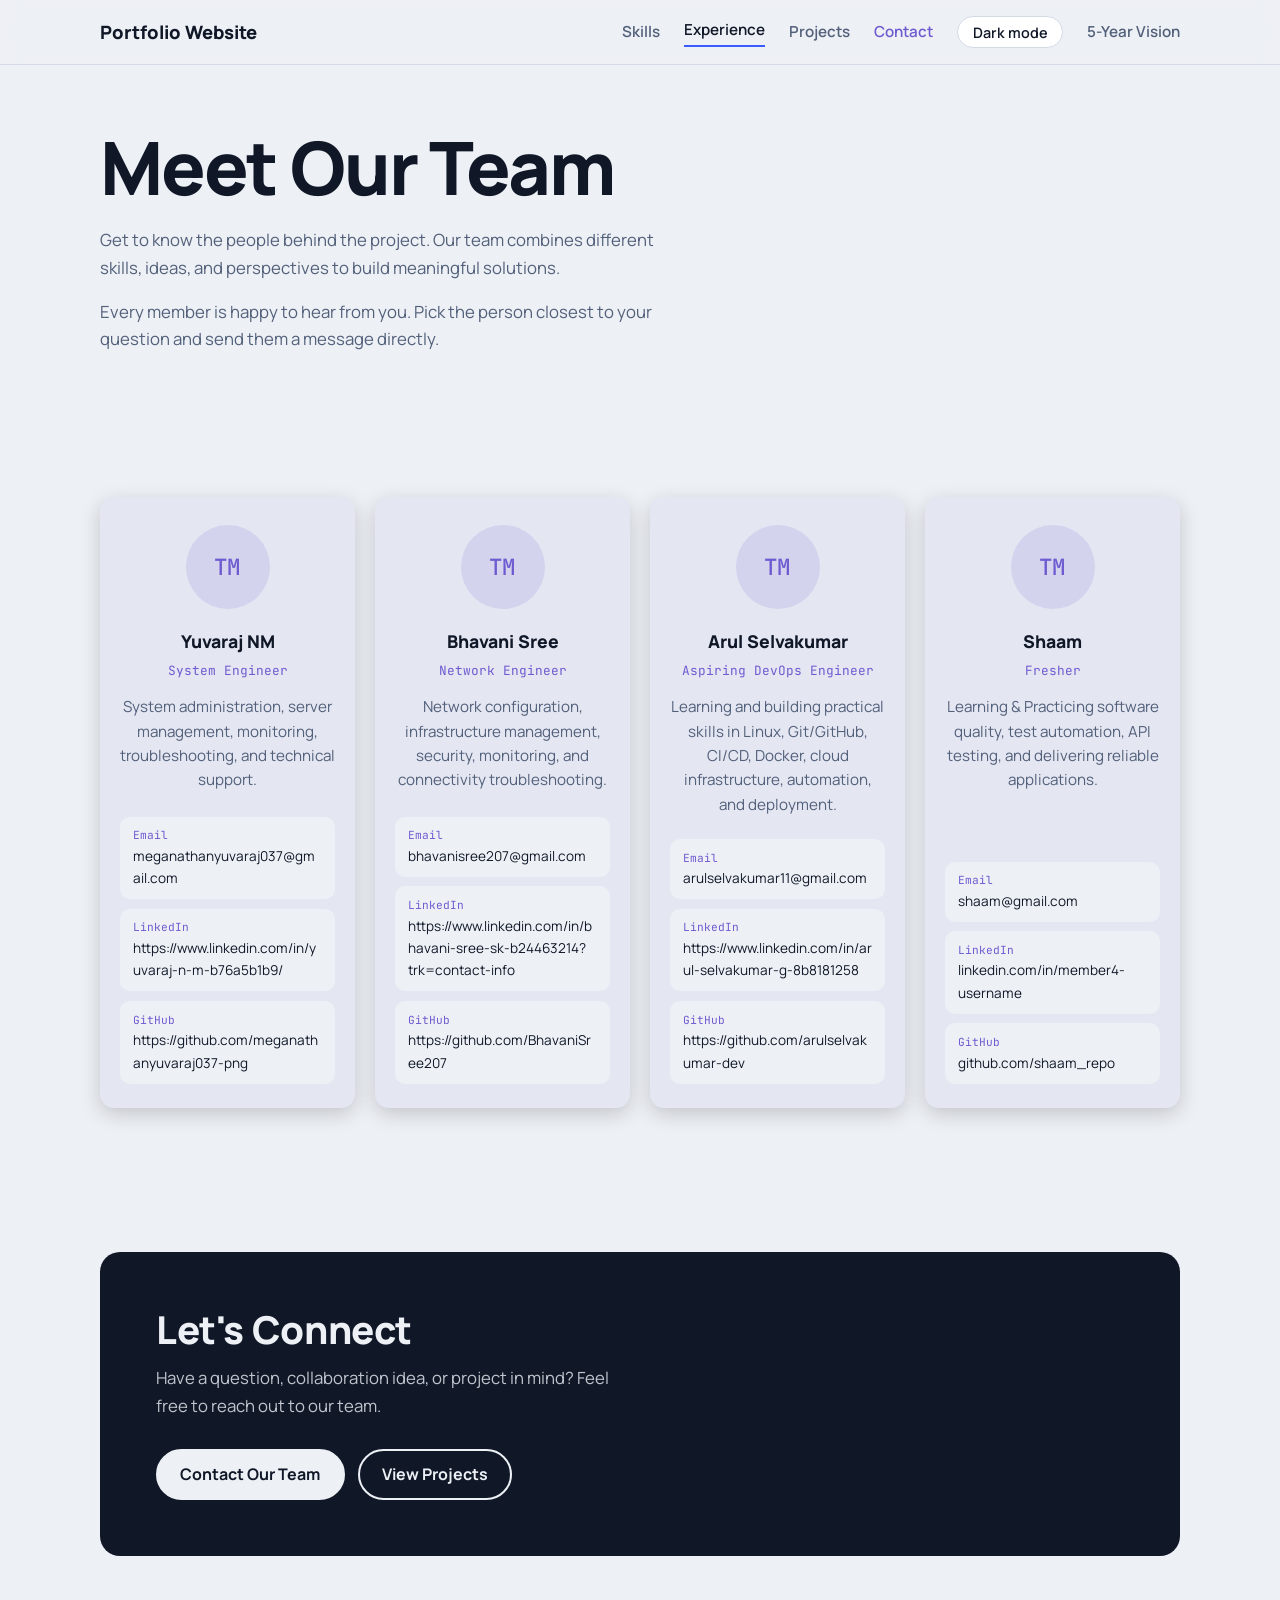
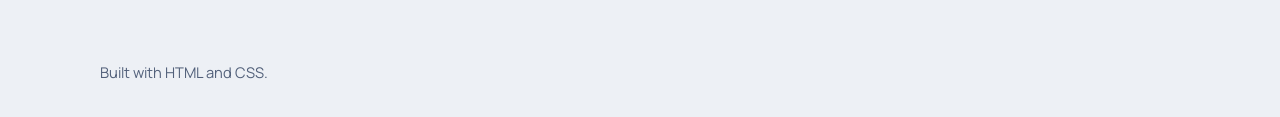
==== commit e03a210b: "changed website name to portfolio website" ====
--- a/contact.html
+++ b/contact.html
@@ -25,7 +25,7 @@
   <body>
     <header>
       <div class="wrap bar">
-        <a class="logo" href="index.html">Arul Selvakumar</a>
+        <a class="logo" href="index.html">Portfolio Website</a>
         <nav aria-label="Main navigation">
           <a class="hide-sm" href="skills.html">Skills</a>
           <a class="hide-sm active" href="experience.html">Experience</a>
